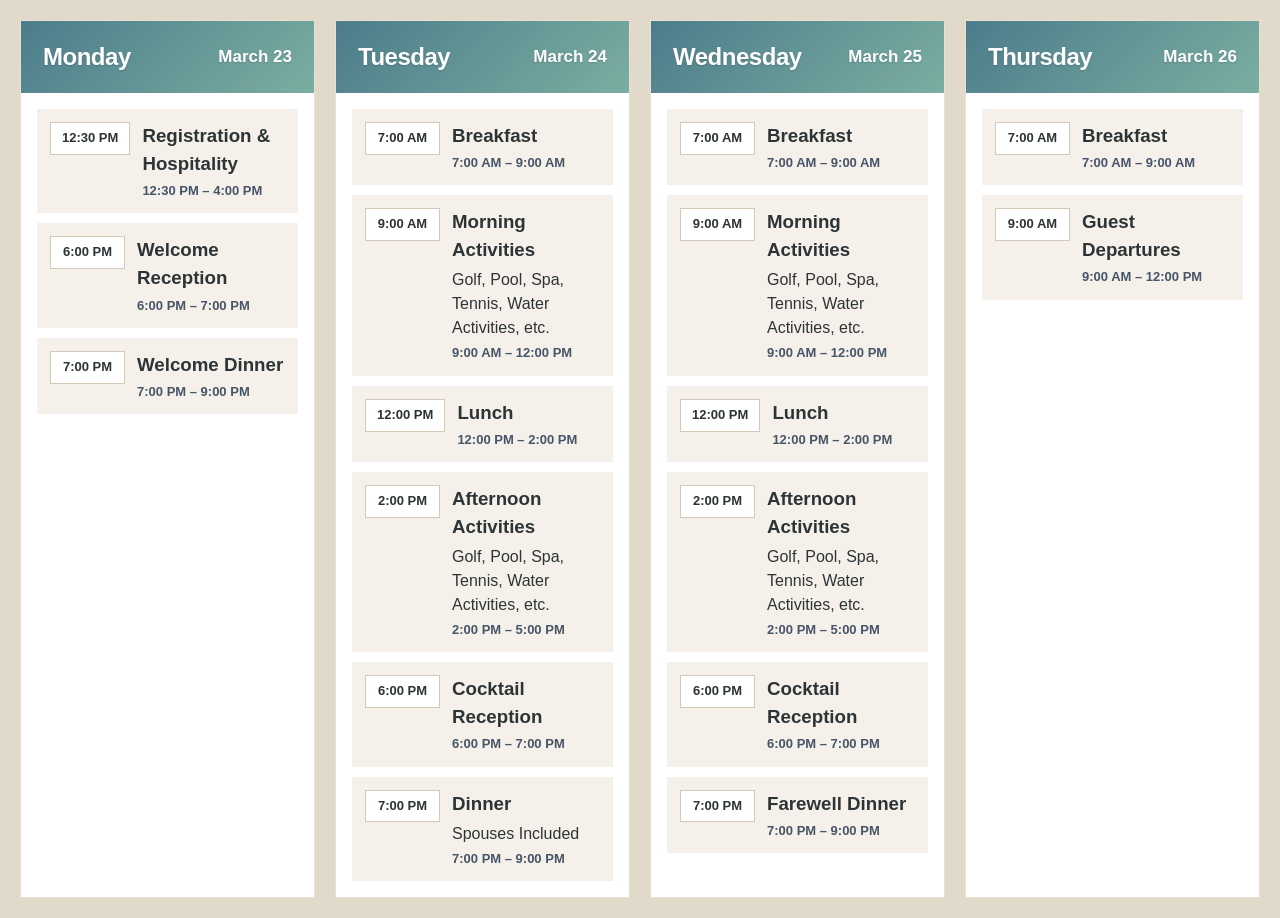
==== index.html @ a5df6e39 "Add files via upload" ====
<!DOCTYPE html>
<html lang="en">
<head>
    <meta charset="UTF-8">
    <meta name="viewport" content="width=device-width, initial-scale=1.0">
    <title>Event Agenda</title>
    <link rel="stylesheet" href="styles.css">
</head>
<body>
    <div class="agenda-embed">
        <div class="days-grid">
            <!-- Monday Card -->
            <div class="day-card">
                <div class="day-card-header">
                    <h2 class="day-title">Monday</h2>
                    <span class="day-date">March 23</span>
                </div>
                <div class="events-list">
                    <div class="event-item" data-time="12:30-16:00">
                        <div class="event-time">12:30 PM</div>
                        <div class="event-content">
                            <h3 class="event-title">Registration & Hospitality</h3>
                            <span class="event-time-range">12:30 PM – 4:00 PM</span>
                        </div>
                    </div>
                    <div class="event-item" data-time="18:00-19:00">
                        <div class="event-time">6:00 PM</div>
                        <div class="event-content">
                            <h3 class="event-title">Welcome Reception</h3>
                            <span class="event-time-range">6:00 PM – 7:00 PM</span>
                        </div>
                    </div>
                    <div class="event-item" data-time="19:00-21:00">
                        <div class="event-time">7:00 PM</div>
                        <div class="event-content">
                            <h3 class="event-title">Welcome Dinner</h3>
                            <span class="event-time-range">7:00 PM – 9:00 PM</span>
                        </div>
                    </div>
                </div>
            </div>

            <!-- Tuesday Card -->
            <div class="day-card">
                <div class="day-card-header">
                    <h2 class="day-title">Tuesday</h2>
                    <span class="day-date">March 24</span>
                </div>
                <div class="events-list">
                    <div class="event-item" data-time="07:00-09:00">
                        <div class="event-time">7:00 AM</div>
                        <div class="event-content">
                            <h3 class="event-title">Breakfast</h3>
                            <span class="event-time-range">7:00 AM – 9:00 AM</span>
                        </div>
                    </div>
                    <div class="event-item" data-time="09:00-12:00">
                        <div class="event-time">9:00 AM</div>
                        <div class="event-content">
                            <h3 class="event-title">Morning Activities</h3>
                            <span class="event-description">Golf, Pool, Spa, Tennis, Water Activities, etc.</span>
                            <span class="event-time-range">9:00 AM – 12:00 PM</span>
                        </div>
                    </div>
                    <div class="event-item" data-time="12:00-14:00">
                        <div class="event-time">12:00 PM</div>
                        <div class="event-content">
                            <h3 class="event-title">Lunch</h3>
                            <span class="event-time-range">12:00 PM – 2:00 PM</span>
                        </div>
                    </div>
                    <div class="event-item" data-time="14:00-17:00">
                        <div class="event-time">2:00 PM</div>
                        <div class="event-content">
                            <h3 class="event-title">Afternoon Activities</h3>
                            <span class="event-description">Golf, Pool, Spa, Tennis, Water Activities, etc.</span>
                            <span class="event-time-range">2:00 PM – 5:00 PM</span>
                        </div>
                    </div>
                    <div class="event-item" data-time="18:00-19:00">
                        <div class="event-time">6:00 PM</div>
                        <div class="event-content">
                            <h3 class="event-title">Cocktail Reception</h3>
                            <span class="event-time-range">6:00 PM – 7:00 PM</span>
                        </div>
                    </div>
                    <div class="event-item" data-time="19:00-21:00">
                        <div class="event-time">7:00 PM</div>
                        <div class="event-content">
                            <h3 class="event-title">Dinner</h3>
                            <span class="event-description">Spouses Included</span>
                            <span class="event-time-range">7:00 PM – 9:00 PM</span>
                        </div>
                    </div>
                </div>
            </div>

            <!-- Wednesday Card -->
            <div class="day-card">
                <div class="day-card-header">
                    <h2 class="day-title">Wednesday</h2>
                    <span class="day-date">March 25</span>
                </div>
                <div class="events-list">
                    <div class="event-item" data-time="07:00-09:00">
                        <div class="event-time">7:00 AM</div>
                        <div class="event-content">
                            <h3 class="event-title">Breakfast</h3>
                            <span class="event-time-range">7:00 AM – 9:00 AM</span>
                        </div>
                    </div>
                    <div class="event-item" data-time="09:00-12:00">
                        <div class="event-time">9:00 AM</div>
                        <div class="event-content">
                            <h3 class="event-title">Morning Activities</h3>
                            <span class="event-description">Golf, Pool, Spa, Tennis, Water Activities, etc.</span>
                            <span class="event-time-range">9:00 AM – 12:00 PM</span>
                        </div>
                    </div>
                    <div class="event-item" data-time="12:00-14:00">
                        <div class="event-time">12:00 PM</div>
                        <div class="event-content">
                            <h3 class="event-title">Lunch</h3>
                            <span class="event-time-range">12:00 PM – 2:00 PM</span>
                        </div>
                    </div>
                    <div class="event-item" data-time="14:00-17:00">
                        <div class="event-time">2:00 PM</div>
                        <div class="event-content">
                            <h3 class="event-title">Afternoon Activities</h3>
                            <span class="event-description">Golf, Pool, Spa, Tennis, Water Activities, etc.</span>
                            <span class="event-time-range">2:00 PM – 5:00 PM</span>
                        </div>
                    </div>
                    <div class="event-item" data-time="18:00-19:00">
                        <div class="event-time">6:00 PM</div>
                        <div class="event-content">
                            <h3 class="event-title">Cocktail Reception</h3>
                            <span class="event-time-range">6:00 PM – 7:00 PM</span>
                        </div>
                    </div>
                    <div class="event-item" data-time="19:00-21:00">
                        <div class="event-time">7:00 PM</div>
                        <div class="event-content">
                            <h3 class="event-title">Farewell Dinner</h3>
                            <span class="event-time-range">7:00 PM – 9:00 PM</span>
                        </div>
                    </div>
                </div>
            </div>

            <!-- Thursday Card -->
            <div class="day-card">
                <div class="day-card-header">
                    <h2 class="day-title">Thursday</h2>
                    <span class="day-date">March 26</span>
                </div>
                <div class="events-list">
                    <div class="event-item" data-time="07:00-09:00">
                        <div class="event-time">7:00 AM</div>
                        <div class="event-content">
                            <h3 class="event-title">Breakfast</h3>
                            <span class="event-time-range">7:00 AM – 9:00 AM</span>
                        </div>
                    </div>
                    <div class="event-item" data-time="09:00-12:00">
                        <div class="event-time">9:00 AM</div>
                        <div class="event-content">
                            <h3 class="event-title">Guest Departures</h3>
                            <span class="event-time-range">9:00 AM – 12:00 PM</span>
                        </div>
                    </div>
                </div>
            </div>
        </div>
    </div>

    <script src="script.js"></script>
</body>
</html>
---- styles.css ----
:root {
    --primary: #4c7c8b;
    --primary-light: #7baea1;
    --bg: #e1dacb;
    --bg-light: #f5f1ea;
    --bg-card: #ffffff;
    --text-primary: #2d3436;
    --text-secondary: #475569;
    --text-muted: #64748b;
    --border: #d4c9b8;
    --border-light: #e8e0d3;
    --shadow-sm: 0 1px 2px 0 rgba(0, 0, 0, 0);
    --shadow: 0 1px 3px 0 rgba(0, 0, 0, 0), 0 1px 2px 0 rgba(0, 0, 0, 0.06);
    --shadow-md: 0 4px 6px -1px rgba(0, 0, 0, 0), 0 2px 4px -1px rgba(0, 0, 0, 0.06);
}

@font-face {
    font-family: 'UniversLTPro-45Light';
    src: url('Fonts/UniversLTPro-45Light.otf') format('opentype');
    font-weight: 300;
    font-style: normal;
    font-display: swap;
}

@font-face {
    font-family: 'UniversLTPro-55Roman';
    src: url('Fonts/UniversLTPro-55Roman.otf') format('opentype');
    font-weight: 400;
    font-style: normal;
    font-display: swap;
}

@font-face {
    font-family: 'UniversLTPro-65Bold';
    src: url('Fonts/UniversLTPro-65Bold.otf') format('opentype');
    font-weight: 700;
    font-style: normal;
    font-display: swap;
}

* {
    margin: 0;
    padding: 0;
    box-sizing: border-box;
}

body {
    font-family: 'UniversLTPro-45Light', -apple-system, BlinkMacSystemFont, 'Segoe UI', Roboto, sans-serif;
    background: var(--bg);
    color: var(--text-primary);
    line-height: 1.5;
    -webkit-font-smoothing: antialiased;
    -moz-osx-font-smoothing: grayscale;
}

.agenda-embed {
    width: 100%;
    max-width: 100%;
    background: var(--bg);
    border-radius: 0;
    overflow: hidden;
}

/* Days Grid - Card Layout */
.days-grid {
    display: grid;
    grid-template-columns: repeat(auto-fit, minmax(280px, 1fr));
    gap: 20px;
    padding: 20px;
}

/* Day Card */
.day-card {
    background: var(--bg-card);
    border: 1px solid var(--border-light);
    border-radius: 0;
    overflow: hidden;
    transition: all 0.2s ease;
    display: flex;
    flex-direction: column;
}

.day-card:hover {
    border-color: var(--border);
}

.day-card-header {
    background: linear-gradient(135deg, #4c7c8b 0%, #7baea1 100%);
    color: white;
    padding: 18px 22px;
    display: flex;
    justify-content: space-between;
    align-items: center;
}

.day-title {
    font-size: 24px;
    font-weight: 800;
    margin: 0;
    letter-spacing: -0.02em;
    text-shadow: 0 1px 2px rgba(0, 0, 0, 0.15);
}

.day-date {
    font-size: 17px;
    font-weight: 700;
    opacity: 1;
    text-shadow: 0 1px 2px rgba(0, 0, 0, 0.15);
}

/* Events List */
.events-list {
    display: flex;
    flex-direction: column;
    padding: 16px;
    gap: 10px;
    flex: 1;
}

.event-item {
    display: flex;
    gap: 12px;
    padding: 12px;
    background: var(--bg-light);
    border-radius: 0;
    border: 1px solid transparent;
    transition: all 0.2s ease;
    align-items: flex-start;
}

.event-icon {
    width: 36px;
    height: 36px;
    min-width: 36px;
    display: flex;
    align-items: center;
    justify-content: center;
    background: rgba(76, 124, 139, 0.12);
    color: var(--primary);
    border-radius: 0;
    font-size: 16px;
}

.event-item:hover {
    background: var(--bg-card);
    border-color: var(--border);
}


.event-time {
    min-width: 75px;
    font-weight: 700;
    font-size: 13px;
    color: var(--text-primary);
    padding: 7px 11px;
    background: white;
    border-radius: 0;
    text-align: center;
    border: 1px solid var(--border);
    flex-shrink: 0;
    line-height: 1.3;
}

.event-content {
    flex: 1;
    display: flex;
    flex-direction: column;
    gap: 4px;
    min-width: 0;
}

        line-height: 1;
    font-size: 15px;
    font-weight: 600;
    color: var(--text-primary);
    margin: 0;
    line-height: 1.4;
}

.event-description {
    font-size: 13px;
    color: var(--text-secondary);
    font-style: italic;
    font-weight: 500;
    line-height: 1.4;
}

.event-time-range {
    font-size: 13px;
    color: var(--text-secondary);
    font-weight: 600;
    line-height: 1.4;
}

/* Footer */
.agenda-footer {
    padding: 12px 20px;
    border-top: 1px solid var(--border-light);
    background: var(--bg-light);
    text-align: center;
}

.disclaimer {
    font-size: 11px;
    color: var(--text-muted);
    font-style: italic;
    margin: 0;
    font-weight: 400;
}

/* Responsive Design - Tablet */
@media (max-width: 1024px) {
    .days-grid {
        grid-template-columns: repeat(2, 1fr);
        gap: 16px;
        padding: 16px;
    }
    
    .day-card-header {
        padding: 16px 20px;
    }
    
    .events-list {
        padding: 14px;
    }
}

/* Responsive Design - Mobile */
@media (max-width: 768px) {
    .days-grid {
        grid-template-columns: 1fr;
        gap: 16px;
        padding: 16px;
    }
    
    .day-card-header {
        padding: 16px 18px;
    }
    
    .day-title {
        font-size: 20px;
    }
    
    .day-date {
        font-size: 16px;
    }
    
    .events-list {
        padding: 12px;
        gap: 8px;
    }
    
    .event-item {
        padding: 10px;
        gap: 10px;
    }
    
    .event-icon {
        width: 32px;
        height: 32px;
        min-width: 32px;
        font-size: 14px;
    }
    
    .event-time {
        min-width: 70px;
        font-size: 12px;
        padding: 6px 9px;
    }
    
    .event-title {
        font-size: 14px;
    }
    
    .event-description {
        font-size: 12px;
    }
    
    .event-time-range {
        font-size: 12px;
    }
    
    .agenda-footer {
        padding: 10px 16px;
    }
}

/* Small Mobile Devices */
@media (max-width: 480px) {
    .days-grid {
        padding: 12px;
        gap: 12px;
    }
    
    .day-card-header {
        padding: 14px 16px;
    }
    
    .day-title {
        font-size: 18px;
    }
    
    .day-date {
        font-size: 15px;
    }
    
    .events-list {
        padding: 10px;
    }
    
    .event-item {
        padding: 8px;
    }
    
    .event-icon {
        width: 28px;
        height: 28px;
        min-width: 28px;
        font-size: 12px;
    }
}

/* Print Styles */
@media print {
    .agenda-footer {
        display: none;
    }
    
    .day-card {
        page-break-inside: avoid;
        box-shadow: none;
        border: 1px solid #ddd;
    }
}
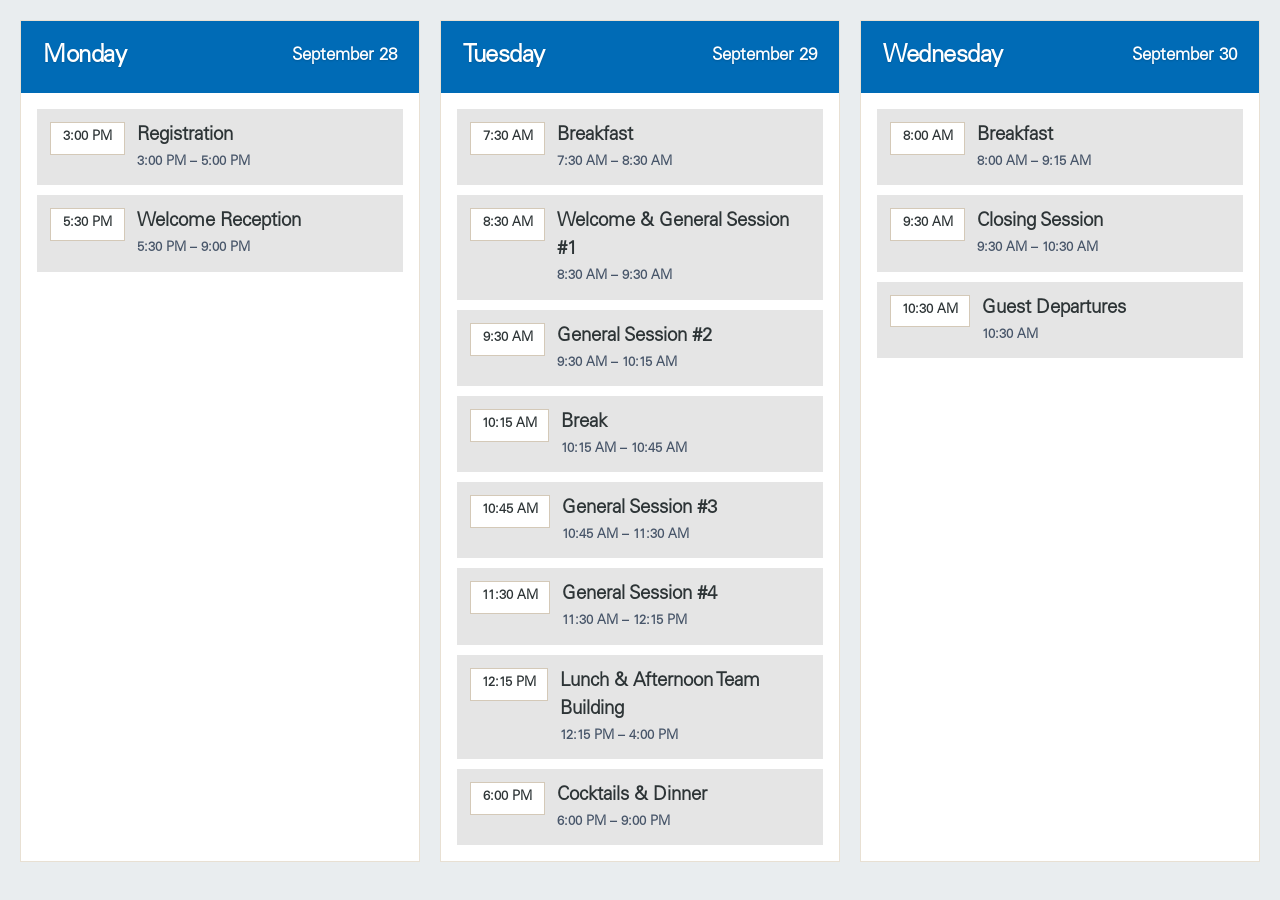
==== commit ada51cad: "Update index.html" ====
--- a/index.html
+++ b/index.html
@@ -1,149 +1,35 @@
 <!DOCTYPE html>
 <html lang="en">
+
 <head>
     <meta charset="UTF-8">
     <meta name="viewport" content="width=device-width, initial-scale=1.0">
     <title>Event Agenda</title>
     <link rel="stylesheet" href="styles.css">
 </head>
+
 <body>
     <div class="agenda-embed">
         <div class="days-grid">
-            <!-- Monday Card -->
+            <!-- Wednesday Card -->
             <div class="day-card">
                 <div class="day-card-header">
                     <h2 class="day-title">Monday</h2>
-                    <span class="day-date">March 23</span>
+                    <span class="day-date">September 28</span>
                 </div>
                 <div class="events-list">
                     <div class="event-item" data-time="12:30-16:00">
-                        <div class="event-time">12:30 PM</div>
+                        <div class="event-time">3:00 PM</div>
                         <div class="event-content">
-                            <h3 class="event-title">Registration & Hospitality</h3>
-                            <span class="event-time-range">12:30 PM – 4:00 PM</span>
+                            <h3 class="event-title">Registration</h3>
+                            <span class="event-time-range">3:00 PM – 5:00 PM</span>
                         </div>
                     </div>
                     <div class="event-item" data-time="18:00-19:00">
-                        <div class="event-time">6:00 PM</div>
+                        <div class="event-time">5:30 PM</div>
                         <div class="event-content">
                             <h3 class="event-title">Welcome Reception</h3>
-                            <span class="event-time-range">6:00 PM – 7:00 PM</span>
-                        </div>
-                    </div>
-                    <div class="event-item" data-time="19:00-21:00">
-                        <div class="event-time">7:00 PM</div>
-                        <div class="event-content">
-                            <h3 class="event-title">Welcome Dinner</h3>
-                            <span class="event-time-range">7:00 PM – 9:00 PM</span>
-                        </div>
-                    </div>
-                </div>
-            </div>
-
-            <!-- Tuesday Card -->
-            <div class="day-card">
-                <div class="day-card-header">
-                    <h2 class="day-title">Tuesday</h2>
-                    <span class="day-date">March 24</span>
-                </div>
-                <div class="events-list">
-                    <div class="event-item" data-time="07:00-09:00">
-                        <div class="event-time">7:00 AM</div>
-                        <div class="event-content">
-                            <h3 class="event-title">Breakfast</h3>
-                            <span class="event-time-range">7:00 AM – 9:00 AM</span>
-                        </div>
-                    </div>
-                    <div class="event-item" data-time="09:00-12:00">
-                        <div class="event-time">9:00 AM</div>
-                        <div class="event-content">
-                            <h3 class="event-title">Morning Activities</h3>
-                            <span class="event-description">Golf, Pool, Spa, Tennis, Water Activities, etc.</span>
-                            <span class="event-time-range">9:00 AM – 12:00 PM</span>
-                        </div>
-                    </div>
-                    <div class="event-item" data-time="12:00-14:00">
-                        <div class="event-time">12:00 PM</div>
-                        <div class="event-content">
-                            <h3 class="event-title">Lunch</h3>
-                            <span class="event-time-range">12:00 PM – 2:00 PM</span>
-                        </div>
-                    </div>
-                    <div class="event-item" data-time="14:00-17:00">
-                        <div class="event-time">2:00 PM</div>
-                        <div class="event-content">
-                            <h3 class="event-title">Afternoon Activities</h3>
-                            <span class="event-description">Golf, Pool, Spa, Tennis, Water Activities, etc.</span>
-                            <span class="event-time-range">2:00 PM – 5:00 PM</span>
-                        </div>
-                    </div>
-                    <div class="event-item" data-time="18:00-19:00">
-                        <div class="event-time">6:00 PM</div>
-                        <div class="event-content">
-                            <h3 class="event-title">Cocktail Reception</h3>
-                            <span class="event-time-range">6:00 PM – 7:00 PM</span>
-                        </div>
-                    </div>
-                    <div class="event-item" data-time="19:00-21:00">
-                        <div class="event-time">7:00 PM</div>
-                        <div class="event-content">
-                            <h3 class="event-title">Dinner</h3>
-                            <span class="event-description">Spouses Included</span>
-                            <span class="event-time-range">7:00 PM – 9:00 PM</span>
-                        </div>
-                    </div>
-                </div>
-            </div>
-
-            <!-- Wednesday Card -->
-            <div class="day-card">
-                <div class="day-card-header">
-                    <h2 class="day-title">Wednesday</h2>
-                    <span class="day-date">March 25</span>
-                </div>
-                <div class="events-list">
-                    <div class="event-item" data-time="07:00-09:00">
-                        <div class="event-time">7:00 AM</div>
-                        <div class="event-content">
-                            <h3 class="event-title">Breakfast</h3>
-                            <span class="event-time-range">7:00 AM – 9:00 AM</span>
-                        </div>
-                    </div>
-                    <div class="event-item" data-time="09:00-12:00">
-                        <div class="event-time">9:00 AM</div>
-                        <div class="event-content">
-                            <h3 class="event-title">Morning Activities</h3>
-                            <span class="event-description">Golf, Pool, Spa, Tennis, Water Activities, etc.</span>
-                            <span class="event-time-range">9:00 AM – 12:00 PM</span>
-                        </div>
-                    </div>
-                    <div class="event-item" data-time="12:00-14:00">
-                        <div class="event-time">12:00 PM</div>
-                        <div class="event-content">
-                            <h3 class="event-title">Lunch</h3>
-                            <span class="event-time-range">12:00 PM – 2:00 PM</span>
-                        </div>
-                    </div>
-                    <div class="event-item" data-time="14:00-17:00">
-                        <div class="event-time">2:00 PM</div>
-                        <div class="event-content">
-                            <h3 class="event-title">Afternoon Activities</h3>
-                            <span class="event-description">Golf, Pool, Spa, Tennis, Water Activities, etc.</span>
-                            <span class="event-time-range">2:00 PM – 5:00 PM</span>
-                        </div>
-                    </div>
-                    <div class="event-item" data-time="18:00-19:00">
-                        <div class="event-time">6:00 PM</div>
-                        <div class="event-content">
-                            <h3 class="event-title">Cocktail Reception</h3>
-                            <span class="event-time-range">6:00 PM – 7:00 PM</span>
-                        </div>
-                    </div>
-                    <div class="event-item" data-time="19:00-21:00">
-                        <div class="event-time">7:00 PM</div>
-                        <div class="event-content">
-                            <h3 class="event-title">Farewell Dinner</h3>
-                            <span class="event-time-range">7:00 PM – 9:00 PM</span>
+                            <span class="event-time-range">5:30 PM – 9:00 PM</span>
                         </div>
                     </div>
                 </div>
@@ -152,22 +38,95 @@
             <!-- Thursday Card -->
             <div class="day-card">
                 <div class="day-card-header">
-                    <h2 class="day-title">Thursday</h2>
-                    <span class="day-date">March 26</span>
+                    <h2 class="day-title">Tuesday</h2>
+                    <span class="day-date">September 29</span>
                 </div>
                 <div class="events-list">
                     <div class="event-item" data-time="07:00-09:00">
-                        <div class="event-time">7:00 AM</div>
+                        <div class="event-time">7:30 AM</div>
                         <div class="event-content">
                             <h3 class="event-title">Breakfast</h3>
-                            <span class="event-time-range">7:00 AM – 9:00 AM</span>
+                            <span class="event-time-range">7:30 AM – 8:30 AM</span>
                         </div>
                     </div>
                     <div class="event-item" data-time="09:00-12:00">
-                        <div class="event-time">9:00 AM</div>
+                        <div class="event-time">8:30 AM</div>
+                        <div class="event-content">
+                            <h3 class="event-title">Welcome & General Session #1</h3>
+                            <span class="event-time-range">8:30 AM – 9:30 AM</span>
+                        </div>
+                    </div>
+                    <div class="event-item" data-time="12:00-14:00">
+                        <div class="event-time">9:30 AM</div>
+                        <div class="event-content">
+                            <h3 class="event-title">General Session #2</h3>
+                            <span class="event-time-range">9:30 AM – 10:15 AM</span>
+                        </div>
+                    </div>
+                    <div class="event-item" data-time="14:00-17:00">
+                        <div class="event-time">10:15 AM</div>
+                        <div class="event-content">
+                            <h3 class="event-title">Break</h3>
+                            <span class="event-time-range">10:15 AM – 10:45 AM</span>
+                        </div>
+                    </div>
+                    <div class="event-item" data-time="18:00-19:00">
+                        <div class="event-time">10:45 AM</div>
+                        <div class="event-content">
+                            <h3 class="event-title">General Session #3</h3>
+                            <span class="event-time-range">10:45 AM – 11:30 AM</span>
+                        </div>
+                    </div>
+                    <div class="event-item" data-time="18:00-19:00">
+                        <div class="event-time">11:30 AM</div>
+                        <div class="event-content">
+                            <h3 class="event-title">General Session #4</h3>
+                            <span class="event-time-range">11:30 AM – 12:15 PM</span>
+                        </div>
+                    </div>
+                    <div class="event-item" data-time="18:00-19:00">
+                        <div class="event-time">12:15 PM</div>
+                        <div class="event-content">
+                            <h3 class="event-title">Lunch & Afternoon Team Building</h3>
+                            <span class="event-time-range">12:15 PM – 4:00 PM</span>
+                        </div>
+                    </div>
+                    <div class="event-item" data-time="19:00-21:00">
+                        <div class="event-time">6:00 PM</div>
+                        <div class="event-content">
+                            <h3 class="event-title">Cocktails & Dinner</h3>
+                            <span class="event-time-range">6:00 PM – 9:00 PM</span>
+                        </div>
+                    </div>
+                </div>
+            </div>
+
+            <!-- Friday Card -->
+            <div class="day-card">
+                <div class="day-card-header">
+                    <h2 class="day-title">Wednesday</h2>
+                    <span class="day-date">September 30</span>
+                </div>
+                <div class="events-list">
+                    <div class="event-item" data-time="07:00-09:00">
+                        <div class="event-time">8:00 AM</div>
+                        <div class="event-content">
+                            <h3 class="event-title">Breakfast</h3>
+                            <span class="event-time-range">8:00 AM – 9:15 AM</span>
+                        </div>
+                    </div>
+                    <div class="event-item" data-time="07:00-09:00">
+                        <div class="event-time">9:30 AM</div>
+                        <div class="event-content">
+                            <h3 class="event-title">Closing Session</h3>
+                            <span class="event-time-range">9:30 AM – 10:30 AM</span>
+                        </div>
+                    </div>
+                    <div class="event-item" data-time="09:00-12:00">
+                        <div class="event-time">10:30 AM</div>
                         <div class="event-content">
                             <h3 class="event-title">Guest Departures</h3>
-                            <span class="event-time-range">9:00 AM – 12:00 PM</span>
+                            <span class="event-time-range">10:30 AM</span>
                         </div>
                     </div>
                 </div>
@@ -177,4 +136,5 @@
 
     <script src="script.js"></script>
 </body>
+
 </html>
--- a/styles.css
+++ b/styles.css
@@ -1,8 +1,8 @@
 :root {
-    --primary: #4c7c8b;
-    --primary-light: #7baea1;
-    --bg: #e1dacb;
-    --bg-light: #f5f1ea;
+    --primary: #002d4b;
+    --primary-light: #002d4b;
+    --bg: #e9edef;
+    --bg-light: #e5e5e5;
     --bg-card: #ffffff;
     --text-primary: #2d3436;
     --text-secondary: #475569;
@@ -16,7 +16,7 @@
 
 @font-face {
     font-family: 'UniversLTPro-45Light';
-    src: url('Fonts/UniversLTPro-45Light.otf') format('opentype');
+    src: url('/UniversLTPro-45Light.otf') format('opentype');
     font-weight: 300;
     font-style: normal;
     font-display: swap;
@@ -24,7 +24,7 @@
 
 @font-face {
     font-family: 'UniversLTPro-55Roman';
-    src: url('Fonts/UniversLTPro-55Roman.otf') format('opentype');
+    src: url('/UniversLTPro-55Roman.otf') format('opentype');
     font-weight: 400;
     font-style: normal;
     font-display: swap;
@@ -32,7 +32,7 @@
 
 @font-face {
     font-family: 'UniversLTPro-65Bold';
-    src: url('Fonts/UniversLTPro-65Bold.otf') format('opentype');
+    src: url('/UniversLTPro-65Bold.otf') format('opentype');
     font-weight: 700;
     font-style: normal;
     font-display: swap;
@@ -85,7 +85,8 @@
 }
 
 .day-card-header {
-    background: linear-gradient(135deg, #4c7c8b 0%, #7baea1 100%);
+    /* background: linear-gradient(135deg, #4c7c8b 0%, #7baea1 100%); */
+    background: #006bb6;
     color: white;
     padding: 18px 22px;
     display: flex;
